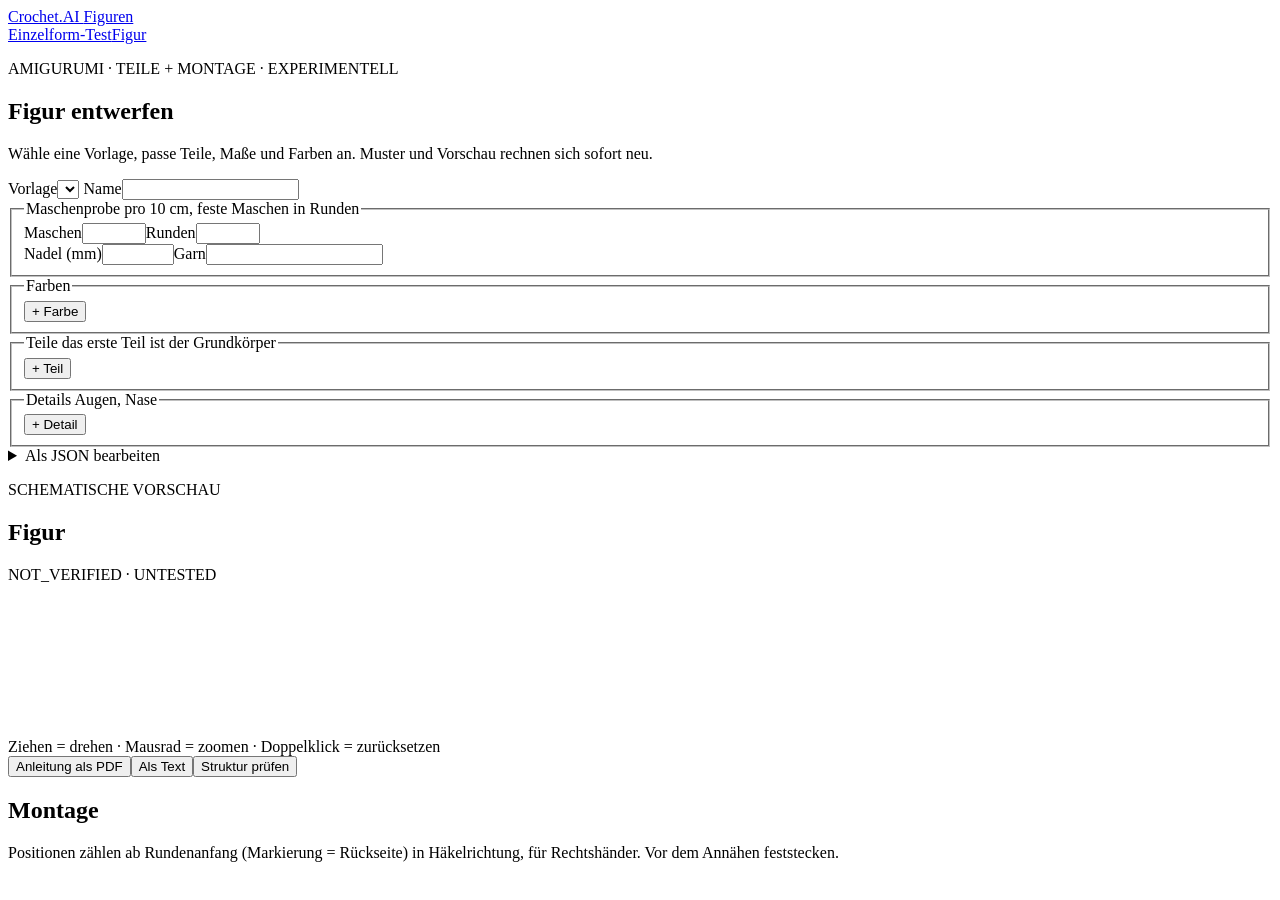
==== src/crochet_ai/prototype_static/figure.html @ e4cace12 "Add multi-part amigurumi figures with assembly and per-part CrochetIR - figure_parts: rotational par" ====
<!doctype html>
<html lang="de">
<head>
  <meta charset="utf-8">
  <meta name="viewport" content="width=device-width, initial-scale=1">
  <meta name="color-scheme" content="light">
  <title>Crochet.AI · Figur</title>
  <link rel="stylesheet" href="/styles.css">
  <link rel="stylesheet" href="/figure.css">
  <script type="module" src="/figure.mjs"></script>
</head>
<body>
  <header class="topbar">
    <a class="wordmark" href="/figure.html">Crochet.AI <span>Figuren</span></a>
    <nav aria-label="Bereiche"><a href="/">Einzelform-Test</a><a href="/figure.html" aria-current="page">Figur</a></nav>
  </header>
  <main class="figure-bench">
    <aside class="figure-rail" aria-label="Figur bearbeiten">
      <p class="eyebrow">AMIGURUMI · TEILE + MONTAGE · EXPERIMENTELL</p>
      <h1>Figur entwerfen</h1>
      <p class="intro">Wähle eine Vorlage, passe Teile, Maße und Farben an. Muster und Vorschau rechnen sich sofort neu.</p>
      <label>Vorlage<select id="template"></select></label>
      <label>Name<input id="name" maxlength="80"></label>
      <fieldset><legend>Maschenprobe <span>pro 10 cm, feste Maschen in Runden</span></legend>
        <div class="field-row"><label>Maschen<input id="g-stitches" type="number" min="5" max="60" step="0.5"></label><label>Runden<input id="g-rows" type="number" min="5" max="60" step="0.5"></label></div>
        <div class="field-row"><label>Nadel <span>(mm)</span><input id="g-hook" type="number" min="0.5" max="15" step="0.25"></label><label>Garn<input id="g-yarn" maxlength="120"></label></div>
      </fieldset>
      <fieldset><legend>Farben</legend><div id="colors" class="stack"></div><button type="button" id="add-color" class="ghost">+ Farbe</button></fieldset>
      <fieldset><legend>Teile <span>das erste Teil ist der Grundkörper</span></legend><div id="parts" class="stack"></div><button type="button" id="add-part" class="ghost">+ Teil</button></fieldset>
      <fieldset><legend>Details <span>Augen, Nase</span></legend><div id="features" class="stack"></div><button type="button" id="add-feature" class="ghost">+ Detail</button></fieldset>
      <details class="json-box"><summary>Als JSON bearbeiten</summary><textarea id="json" rows="14" spellcheck="false"></textarea><button type="button" id="apply-json">JSON übernehmen</button></details>
    </aside>
    <section class="figure-main" aria-live="polite">
      <div class="object-heading"><div><p class="eyebrow">SCHEMATISCHE VORSCHAU</p><h2 id="figure-title">Figur</h2></div><span class="status" id="figure-status">NOT_VERIFIED · UNTESTED</span></div>
      <div id="error" class="error-box" hidden></div>
      <div class="viewer-wrap"><canvas id="figure-canvas" tabindex="0" aria-label="3D-Vorschau der Figur, mit der Maus drehen"></canvas><div class="viewer-hint">Ziehen = drehen · Mausrad = zoomen · Doppelklick = zurücksetzen</div></div>
      <div class="figure-actions"><button type="button" class="primary" id="download-pdf">Anleitung als PDF</button><button type="button" id="download-text">Als Text</button><button type="button" id="verify">Struktur prüfen</button><span id="summary" class="small-note"></span></div>
      <div id="verify-result" class="small-note" hidden></div>
      <nav id="part-tabs" class="part-tabs" aria-label="Teile"></nav>
      <div id="part-detail"></div>
      <section class="assembly"><h2>Montage</h2><p class="small-note">Positionen zählen ab Rundenanfang (Markierung = Rückseite) in Häkelrichtung, für Rechtshänder. Vor dem Annähen feststecken.</p><ol id="assembly"></ol></section>
    </section>
  </main>
</body>
</html>
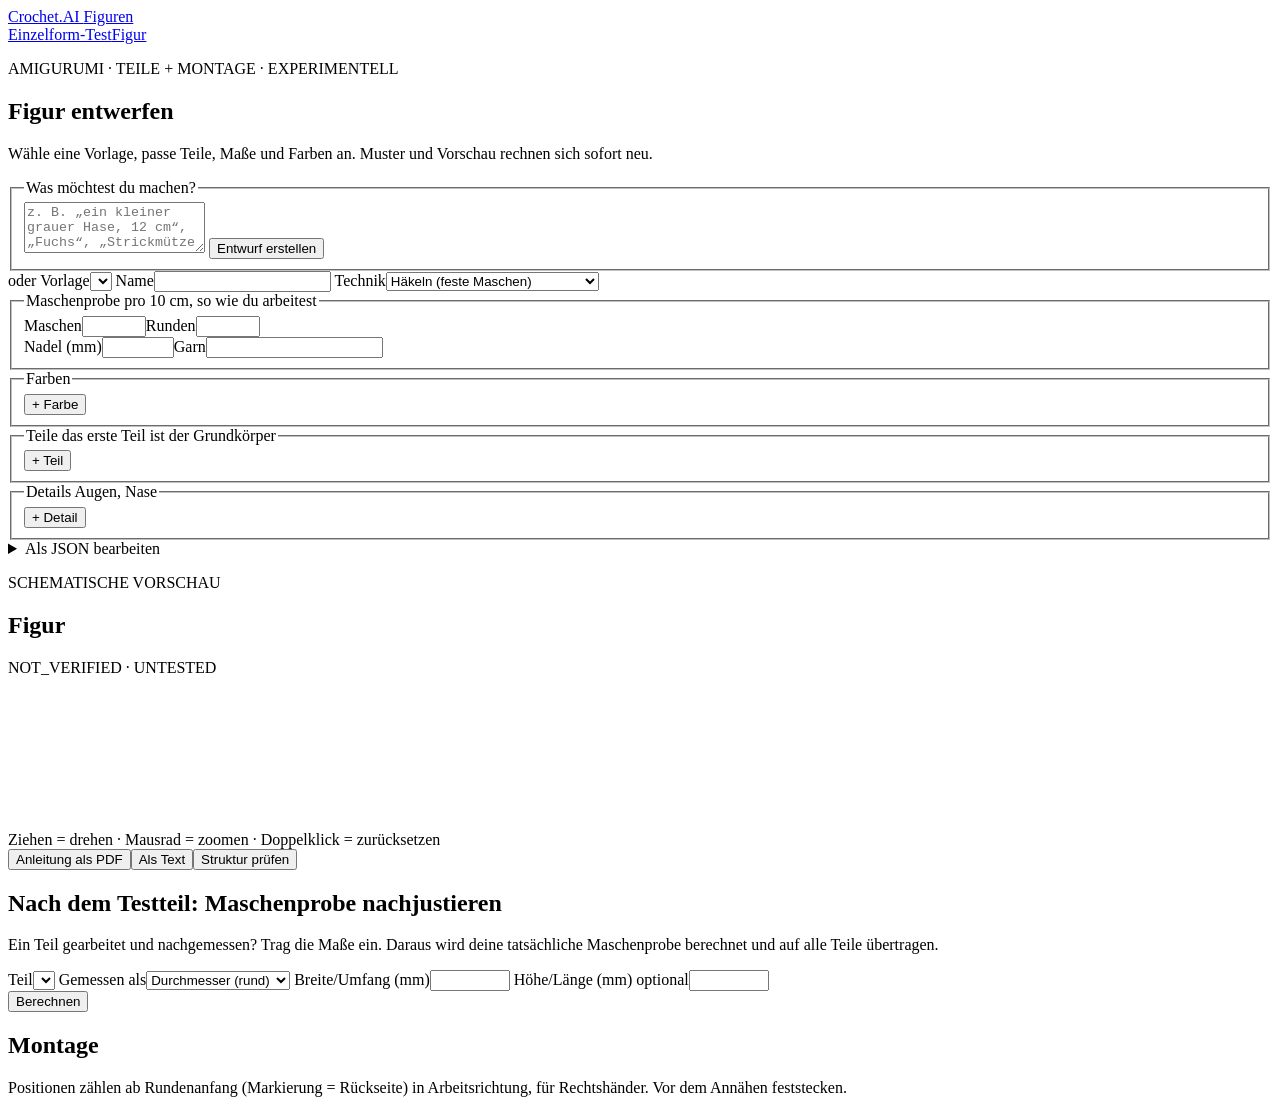
==== commit d1f2ee9a: "Add text input, knitting, flat projects and gauge calibration for figures - figure_compose: German d" ====
--- a/src/crochet_ai/prototype_static/figure.html
+++ b/src/crochet_ai/prototype_static/figure.html
@@ -19,9 +19,16 @@
       <p class="eyebrow">AMIGURUMI · TEILE + MONTAGE · EXPERIMENTELL</p>
       <h1>Figur entwerfen</h1>
       <p class="intro">Wähle eine Vorlage, passe Teile, Maße und Farben an. Muster und Vorschau rechnen sich sofort neu.</p>
-      <label>Vorlage<select id="template"></select></label>
+      <fieldset class="compose-box"><legend>Was möchtest du machen?</legend>
+        <textarea id="compose-text" rows="3" maxlength="2000" placeholder="z. B. „ein kleiner grauer Hase, 12 cm“, „Fuchs“, „Strickmütze Kopfumfang 54 cm in Petrol“, „Schal 180 cm blau“"></textarea>
+        <label class="inline-check" id="claude-row" hidden><input type="checkbox" id="use-claude"> mit Claude (KI) entwerfen</label>
+        <button type="button" class="primary" id="compose">Entwurf erstellen</button>
+        <p id="compose-notes" class="small-note" hidden></p>
+      </fieldset>
+      <label>oder Vorlage<select id="template"></select></label>
       <label>Name<input id="name" maxlength="80"></label>
-      <fieldset><legend>Maschenprobe <span>pro 10 cm, feste Maschen in Runden</span></legend>
+      <label>Technik<select id="technique"><option value="crochet">Häkeln (feste Maschen)</option><option value="knit">Stricken (glatt rechts in Runden)</option></select></label>
+      <fieldset><legend>Maschenprobe <span>pro 10 cm, so wie du arbeitest</span></legend>
         <div class="field-row"><label>Maschen<input id="g-stitches" type="number" min="5" max="60" step="0.5"></label><label>Runden<input id="g-rows" type="number" min="5" max="60" step="0.5"></label></div>
         <div class="field-row"><label>Nadel <span>(mm)</span><input id="g-hook" type="number" min="0.5" max="15" step="0.25"></label><label>Garn<input id="g-yarn" maxlength="120"></label></div>
       </fieldset>
@@ -38,7 +45,18 @@
       <div id="verify-result" class="small-note" hidden></div>
       <nav id="part-tabs" class="part-tabs" aria-label="Teile"></nav>
       <div id="part-detail"></div>
-      <section class="assembly"><h2>Montage</h2><p class="small-note">Positionen zählen ab Rundenanfang (Markierung = Rückseite) in Häkelrichtung, für Rechtshänder. Vor dem Annähen feststecken.</p><ol id="assembly"></ol></section>
+      <section class="calibrate"><h2>Nach dem Testteil: Maschenprobe nachjustieren</h2>
+        <p class="small-note">Ein Teil gearbeitet und nachgemessen? Trag die Maße ein. Daraus wird deine tatsächliche Maschenprobe berechnet und auf alle Teile übertragen.</p>
+        <div class="field-row calibrate-row">
+          <label>Teil<select id="cal-part"></select></label>
+          <label>Gemessen als<select id="cal-mode"><option value="diameter">Durchmesser (rund)</option><option value="flat_width">Breite flach gedrückt</option><option value="circumference">Umfang</option></select></label>
+          <label>Breite/Umfang (mm)<input id="cal-width" type="number" min="1" max="3000" step="0.5"></label>
+          <label>Höhe/Länge (mm) <span>optional</span><input id="cal-height" type="number" min="1" max="3000" step="0.5"></label>
+        </div>
+        <div class="figure-actions"><button type="button" id="calibrate">Berechnen</button><button type="button" id="cal-apply" hidden>Neue Maschenprobe übernehmen</button></div>
+        <p id="cal-result" class="small-note" hidden></p>
+      </section>
+      <section class="assembly"><h2>Montage</h2><p class="small-note">Positionen zählen ab Rundenanfang (Markierung = Rückseite) in Arbeitsrichtung, für Rechtshänder. Vor dem Annähen feststecken.</p><ol id="assembly"></ol></section>
     </section>
   </main>
 </body>
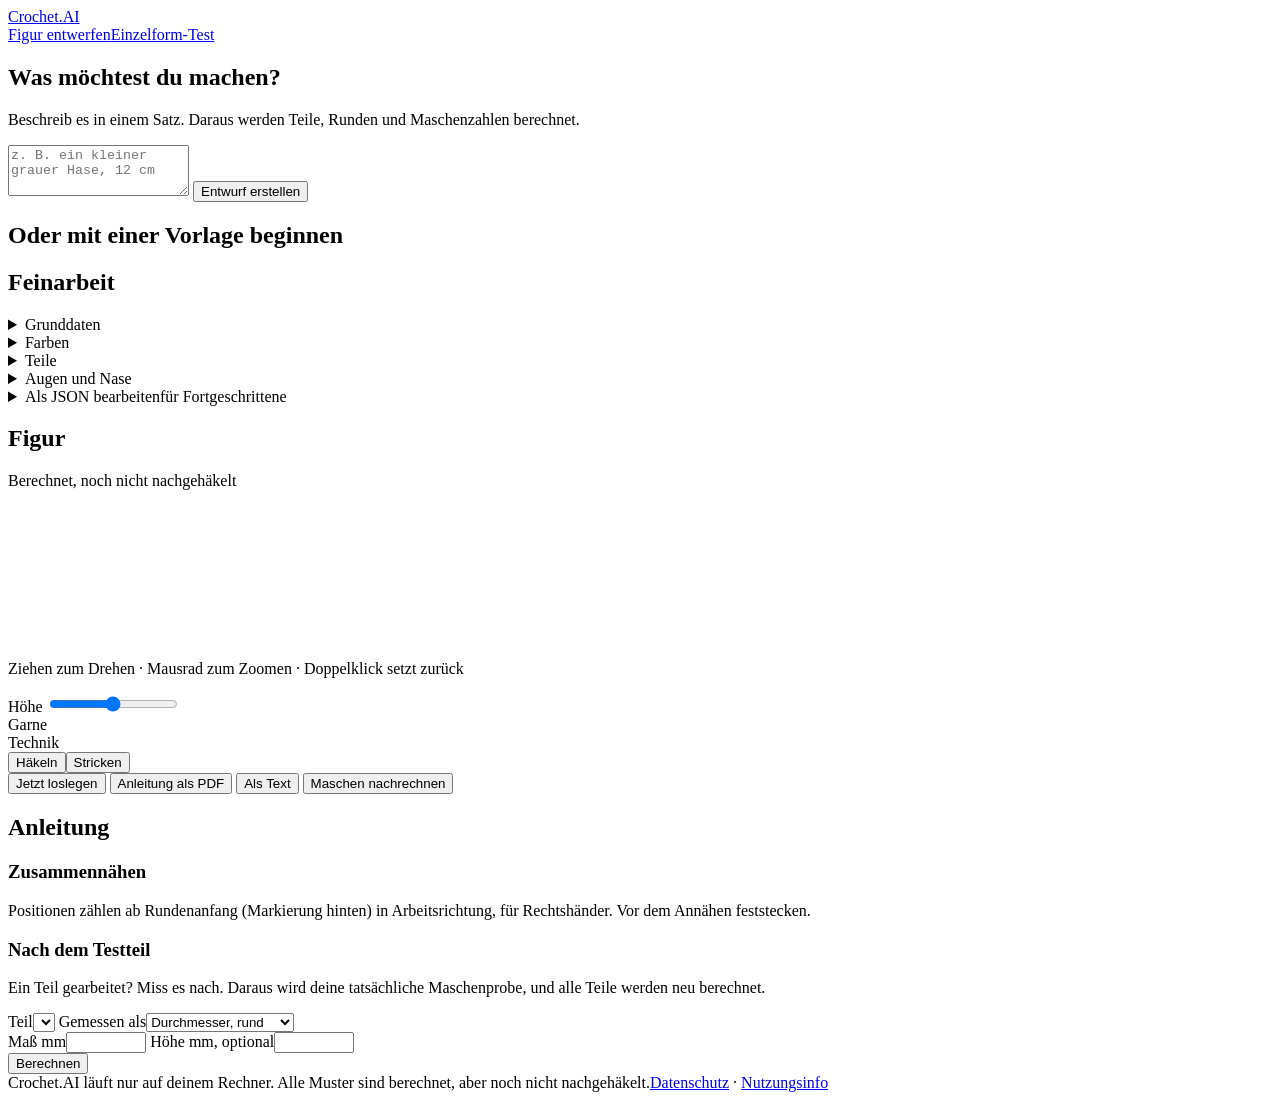
==== commit 947e03e3: "Redesign figure editor and prototype pages - Shared design tokens: 4px spacing grid, one warm neutra" ====
--- a/src/crochet_ai/prototype_static/figure.html
+++ b/src/crochet_ai/prototype_static/figure.html
@@ -4,60 +4,148 @@
   <meta charset="utf-8">
   <meta name="viewport" content="width=device-width, initial-scale=1">
   <meta name="color-scheme" content="light">
-  <title>Crochet.AI · Figur</title>
+  <title>Figur entwerfen · Crochet.AI</title>
   <link rel="stylesheet" href="/styles.css">
   <link rel="stylesheet" href="/figure.css">
   <script type="module" src="/figure.mjs"></script>
 </head>
 <body>
   <header class="topbar">
-    <a class="wordmark" href="/figure.html">Crochet.AI <span>Figuren</span></a>
-    <nav aria-label="Bereiche"><a href="/">Einzelform-Test</a><a href="/figure.html" aria-current="page">Figur</a></nav>
+    <a class="wordmark" href="/figure.html">Crochet.AI</a>
+    <nav aria-label="Bereiche"><a href="/figure.html" aria-current="page">Figur entwerfen</a><a href="/">Einzelform-Test</a></nav>
   </header>
   <main class="figure-bench">
-    <aside class="figure-rail" aria-label="Figur bearbeiten">
-      <p class="eyebrow">AMIGURUMI · TEILE + MONTAGE · EXPERIMENTELL</p>
-      <h1>Figur entwerfen</h1>
-      <p class="intro">Wähle eine Vorlage, passe Teile, Maße und Farben an. Muster und Vorschau rechnen sich sofort neu.</p>
-      <fieldset class="compose-box"><legend>Was möchtest du machen?</legend>
-        <textarea id="compose-text" rows="3" maxlength="2000" placeholder="z. B. „ein kleiner grauer Hase, 12 cm“, „Fuchs“, „Strickmütze Kopfumfang 54 cm in Petrol“, „Schal 180 cm blau“"></textarea>
-        <label class="inline-check" id="claude-row" hidden><input type="checkbox" id="use-claude"> mit Claude (KI) entwerfen</label>
+    <div class="figure-rail">
+      <section class="compose" aria-labelledby="compose-title">
+        <h1 id="compose-title">Was möchtest du machen?</h1>
+        <p class="intro">Beschreib es in einem Satz. Daraus werden Teile, Runden und Maschenzahlen berechnet.</p>
+        <textarea id="compose-text" rows="3" maxlength="2000" aria-labelledby="compose-title" placeholder="z. B. ein kleiner grauer Hase, 12 cm"></textarea>
+        <label class="inline-check" id="claude-row" hidden><input type="checkbox" id="use-claude"> Mit Claude entwerfen (sendet den Text an Anthropic)</label>
         <button type="button" class="primary" id="compose">Entwurf erstellen</button>
-        <p id="compose-notes" class="small-note" hidden></p>
-      </fieldset>
-      <label>oder Vorlage<select id="template"></select></label>
-      <label>Name<input id="name" maxlength="80"></label>
-      <label>Technik<select id="technique"><option value="crochet">Häkeln (feste Maschen)</option><option value="knit">Stricken (glatt rechts in Runden)</option></select></label>
-      <fieldset><legend>Maschenprobe <span>pro 10 cm, so wie du arbeitest</span></legend>
-        <div class="field-row"><label>Maschen<input id="g-stitches" type="number" min="5" max="60" step="0.5"></label><label>Runden<input id="g-rows" type="number" min="5" max="60" step="0.5"></label></div>
-        <div class="field-row"><label>Nadel <span>(mm)</span><input id="g-hook" type="number" min="0.5" max="15" step="0.25"></label><label>Garn<input id="g-yarn" maxlength="120"></label></div>
-      </fieldset>
-      <fieldset><legend>Farben</legend><div id="colors" class="stack"></div><button type="button" id="add-color" class="ghost">+ Farbe</button></fieldset>
-      <fieldset><legend>Teile <span>das erste Teil ist der Grundkörper</span></legend><div id="parts" class="stack"></div><button type="button" id="add-part" class="ghost">+ Teil</button></fieldset>
-      <fieldset><legend>Details <span>Augen, Nase</span></legend><div id="features" class="stack"></div><button type="button" id="add-feature" class="ghost">+ Detail</button></fieldset>
-      <details class="json-box"><summary>Als JSON bearbeiten</summary><textarea id="json" rows="14" spellcheck="false"></textarea><button type="button" id="apply-json">JSON übernehmen</button></details>
-    </aside>
-    <section class="figure-main" aria-live="polite">
-      <div class="object-heading"><div><p class="eyebrow">SCHEMATISCHE VORSCHAU</p><h2 id="figure-title">Figur</h2></div><span class="status" id="figure-status">NOT_VERIFIED · UNTESTED</span></div>
-      <div id="error" class="error-box" hidden></div>
-      <div class="viewer-wrap"><canvas id="figure-canvas" tabindex="0" aria-label="3D-Vorschau der Figur, mit der Maus drehen"></canvas><div class="viewer-hint">Ziehen = drehen · Mausrad = zoomen · Doppelklick = zurücksetzen</div></div>
-      <div class="figure-actions"><button type="button" class="primary" id="download-pdf">Anleitung als PDF</button><button type="button" id="download-text">Als Text</button><button type="button" id="verify">Struktur prüfen</button><span id="summary" class="small-note"></span></div>
-      <div id="verify-result" class="small-note" hidden></div>
-      <nav id="part-tabs" class="part-tabs" aria-label="Teile"></nav>
-      <div id="part-detail"></div>
-      <section class="calibrate"><h2>Nach dem Testteil: Maschenprobe nachjustieren</h2>
-        <p class="small-note">Ein Teil gearbeitet und nachgemessen? Trag die Maße ein. Daraus wird deine tatsächliche Maschenprobe berechnet und auf alle Teile übertragen.</p>
-        <div class="field-row calibrate-row">
+        <p id="compose-notes" class="small-note" role="status" hidden></p>
+        <div class="templates">
+          <h2 class="minor" id="templates-title">Oder mit einer Vorlage beginnen</h2>
+          <div id="templates" class="gallery" role="group" aria-labelledby="templates-title"></div>
+        </div>
+      </section>
+
+      <section class="tune" aria-labelledby="tune-title">
+        <h2 id="tune-title">Feinarbeit</h2>
+        <details class="tune-group">
+          <summary><span>Grunddaten</span><span class="tune-value" id="sum-basics"></span></summary>
+          <div class="tune-body">
+            <label>Name<input id="name" maxlength="80"></label>
+            <label>Technik<select id="technique"><option value="crochet">Häkeln, feste Maschen</option><option value="knit">Stricken, glatt rechts in Runden</option></select></label>
+            <fieldset><legend>Maschenprobe <span>pro 10 cm, so wie du arbeitest</span></legend>
+              <div class="field-row"><label>Maschen<input id="g-stitches" type="number" min="5" max="60" step="0.5"></label><label>Runden<input id="g-rows" type="number" min="5" max="60" step="0.5"></label></div>
+            </fieldset>
+            <div class="field-row"><label>Nadel <span>mm</span><input id="g-hook" type="number" min="0.5" max="15" step="0.25"></label><label>Garn<input id="g-yarn" maxlength="120"></label></div>
+          </div>
+        </details>
+        <details class="tune-group">
+          <summary><span>Farben</span><span class="tune-value" id="sum-colors"></span></summary>
+          <div class="tune-body"><div id="colors" class="stack"></div><button type="button" id="add-color" class="quiet add">Farbe hinzufügen</button></div>
+        </details>
+        <details class="tune-group">
+          <summary><span>Teile</span><span class="tune-value" id="sum-parts"></span></summary>
+          <div class="tune-body"><p class="small-note">Das erste Teil ist der Grundkörper, alle anderen werden daran angenäht. Höhe 0 % ist der Fadenring, 100 % die letzte Runde. Winkel: 0 vorne, 90 rechts, 180 hinten, 270 links. Mehrere Winkel ergeben mehrere Exemplare, z. B. 80, 280 für zwei Arme.</p><div id="parts" class="stack"></div><button type="button" id="add-part" class="quiet add">Teil hinzufügen</button></div>
+        </details>
+        <details class="tune-group">
+          <summary><span>Augen und Nase</span><span class="tune-value" id="sum-features"></span></summary>
+          <div class="tune-body"><div id="features" class="stack"></div><button type="button" id="add-feature" class="quiet add">Detail hinzufügen</button></div>
+        </details>
+        <details class="tune-group">
+          <summary><span>Als JSON bearbeiten</span><span class="tune-value">für Fortgeschrittene</span></summary>
+          <div class="tune-body json-box"><textarea id="json" rows="14" spellcheck="false" aria-label="Figur als JSON"></textarea><button type="button" id="apply-json">JSON übernehmen</button></div>
+        </details>
+      </section>
+    </div>
+
+    <div class="stage-area"><section class="stage" aria-labelledby="figure-title">
+      <div class="stage-head">
+        <h2 id="figure-title">Figur</h2>
+        <span class="status" id="figure-status">Berechnet, noch nicht nachgehäkelt</span>
+      </div>
+      <div id="error" class="error-box" role="alert" hidden></div>
+      <div class="viewer-wrap">
+        <canvas id="figure-canvas" tabindex="0" aria-label="Vorschau der Figur. Ziehen oder Pfeiltasten zum Drehen."></canvas>
+        <p class="viewer-hint">Ziehen zum Drehen · Mausrad zum Zoomen · Doppelklick setzt zurück</p>
+      </div>
+      <p id="summary" class="stage-facts num" aria-live="polite"></p>
+      <div class="quick" aria-label="Schnell anpassen" role="group">
+        <div class="quick-size">
+          <label for="size"><span id="size-label">Höhe</span> <output id="size-value" class="num"></output></label>
+          <input id="size" type="range">
+        </div>
+        <div class="quick-colors">
+          <span class="quick-title">Garne</span>
+          <div id="quick-colors" class="yarns"></div>
+        </div>
+        <div class="quick-tech">
+          <span class="quick-title">Technik</span>
+          <div class="segmented" role="group" aria-label="Technik"><button type="button" id="tech-crochet" aria-pressed="true">Häkeln</button><button type="button" id="tech-knit" aria-pressed="false">Stricken</button></div>
+        </div>
+      </div>
+      <div class="figure-actions">
+        <button type="button" class="primary" id="start-making">Jetzt loslegen</button>
+        <button type="button" id="download-pdf">Anleitung als PDF</button>
+        <button type="button" class="quiet" id="download-text">Als Text</button>
+        <button type="button" class="quiet" id="verify">Maschen nachrechnen</button>
+      </div>
+      <div id="verify-result" class="verify-result" role="status" hidden></div>
+    </section></div>
+
+    <section class="guide" aria-labelledby="guide-title">
+      <div class="guide-main">
+        <h2 id="guide-title">Anleitung</h2>
+        <nav id="part-tabs" class="chips part-tabs" aria-label="Teile"></nav>
+        <div id="part-detail"></div>
+      </div>
+      <aside class="guide-side">
+        <section class="assembly" aria-labelledby="assembly-title">
+          <h3 id="assembly-title">Zusammennähen</h3>
+          <p class="small-note">Positionen zählen ab Rundenanfang (Markierung hinten) in Arbeitsrichtung, für Rechtshänder. Vor dem Annähen feststecken.</p>
+          <ol id="assembly"></ol>
+        </section>
+        <section class="calibrate" aria-labelledby="cal-title">
+          <h3 id="cal-title">Nach dem Testteil</h3>
+          <p class="small-note">Ein Teil gearbeitet? Miss es nach. Daraus wird deine tatsächliche Maschenprobe, und alle Teile werden neu berechnet.</p>
           <label>Teil<select id="cal-part"></select></label>
-          <label>Gemessen als<select id="cal-mode"><option value="diameter">Durchmesser (rund)</option><option value="flat_width">Breite flach gedrückt</option><option value="circumference">Umfang</option></select></label>
-          <label>Breite/Umfang (mm)<input id="cal-width" type="number" min="1" max="3000" step="0.5"></label>
-          <label>Höhe/Länge (mm) <span>optional</span><input id="cal-height" type="number" min="1" max="3000" step="0.5"></label>
-        </div>
-        <div class="figure-actions"><button type="button" id="calibrate">Berechnen</button><button type="button" id="cal-apply" hidden>Neue Maschenprobe übernehmen</button></div>
-        <p id="cal-result" class="small-note" hidden></p>
-      </section>
-      <section class="assembly"><h2>Montage</h2><p class="small-note">Positionen zählen ab Rundenanfang (Markierung = Rückseite) in Arbeitsrichtung, für Rechtshänder. Vor dem Annähen feststecken.</p><ol id="assembly"></ol></section>
+          <label>Gemessen als<select id="cal-mode"><option value="diameter">Durchmesser, rund</option><option value="flat_width">Breite, flach gedrückt</option><option value="circumference">Umfang</option></select></label>
+          <div class="field-row">
+            <label>Maß <span>mm</span><input id="cal-width" type="number" min="1" max="3000" step="0.5"></label>
+            <label>Höhe <span>mm, optional</span><input id="cal-height" type="number" min="1" max="3000" step="0.5"></label>
+          </div>
+          <div class="figure-actions"><button type="button" id="calibrate">Berechnen</button><button type="button" class="primary" id="cal-apply" hidden>Übernehmen</button></div>
+          <p id="cal-result" class="small-note" role="status" hidden></p>
+        </section>
+      </aside>
     </section>
   </main>
+  <section id="making" class="maker" role="dialog" aria-modal="true" aria-labelledby="making-title" hidden>
+    <header class="maker-head">
+      <h2 id="making-title">Figur</h2>
+      <button type="button" class="quiet" id="making-close">Zurück zum Entwurf</button>
+    </header>
+    <nav id="making-parts" class="chips" aria-label="Teile"></nav>
+    <div class="making-body">
+      <div class="making-figure"><canvas id="making-canvas" tabindex="0" aria-label="Vorschau, das aktuelle Teil ist hervorgehoben"></canvas></div>
+      <div class="making-card">
+        <progress id="making-progress" value="0" max="1"></progress>
+        <p id="making-step" class="making-step num"></p>
+        <div id="making-notes" class="making-notes" hidden></div>
+        <p id="making-color" class="making-color" hidden></p>
+        <p id="making-text" class="making-text" aria-live="polite"></p>
+        <p id="making-count" class="making-count num"></p>
+        <p id="making-group" class="small-note"></p>
+        <div class="making-controls">
+          <button type="button" id="making-prev">Zurück</button>
+          <button type="button" class="primary" id="making-next">Runde fertig</button>
+        </div>
+        <p class="small-note">Leertaste oder Pfeil rechts: weiter. Dein Fortschritt bleibt in diesem Browser gespeichert.</p>
+      </div>
+    </div>
+  </section>
+  <footer><span>Crochet.AI läuft nur auf deinem Rechner. Alle Muster sind berechnet, aber noch nicht nachgehäkelt.</span><span><a href="/privacy.html">Datenschutz</a> · <a href="/terms.html">Nutzungsinfo</a></span></footer>
 </body>
 </html>
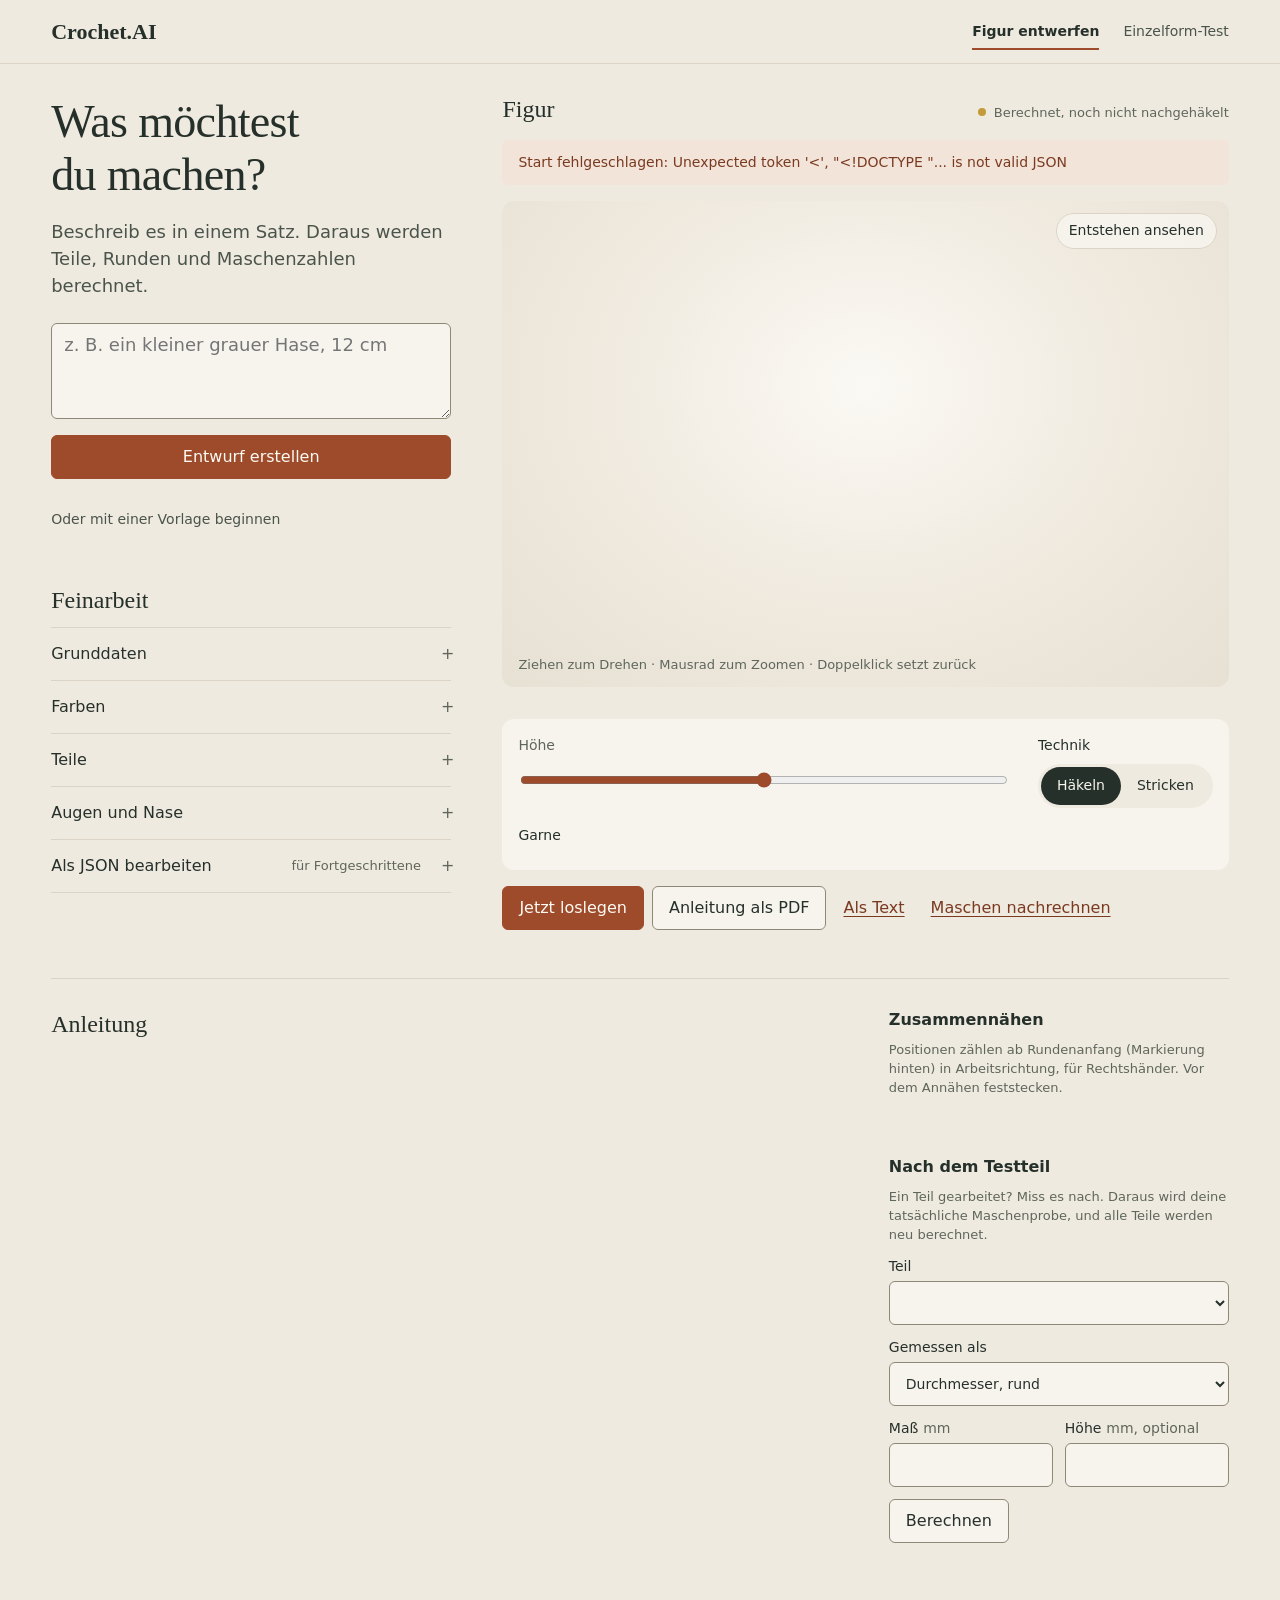
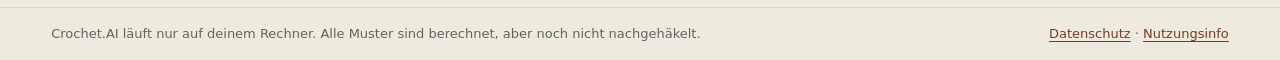
==== commit ebfae493: "Add free web version that runs Python in the browser - figure_api: editor operations shared by the l" ====
--- a/src/crochet_ai/prototype_static/figure.html
+++ b/src/crochet_ai/prototype_static/figure.html
@@ -5,9 +5,9 @@
   <meta name="viewport" content="width=device-width, initial-scale=1">
   <meta name="color-scheme" content="light">
   <title>Figur entwerfen · Crochet.AI</title>
-  <link rel="stylesheet" href="/styles.css">
-  <link rel="stylesheet" href="/figure.css">
-  <script type="module" src="/figure.mjs"></script>
+  <link rel="stylesheet" href="styles.css">
+  <link rel="stylesheet" href="figure.css">
+  <script type="module" src="figure.mjs"></script>
 </head>
 <body>
   <header class="topbar">
@@ -69,7 +69,10 @@
       <div id="error" class="error-box" role="alert" hidden></div>
       <div class="viewer-wrap">
         <canvas id="figure-canvas" tabindex="0" aria-label="Vorschau der Figur. Ziehen oder Pfeiltasten zum Drehen."></canvas>
+        <p id="viewer-status" class="viewer-status" role="status" hidden></p>
+        <p id="build-label" class="build-label num" aria-hidden="true" hidden></p>
         <p class="viewer-hint">Ziehen zum Drehen · Mausrad zum Zoomen · Doppelklick setzt zurück</p>
+        <button type="button" class="replay" id="replay">Entstehen ansehen</button>
       </div>
       <p id="summary" class="stage-facts num" aria-live="polite"></p>
       <div class="quick" aria-label="Schnell anpassen" role="group">
--- a/src/crochet_ai/prototype_static/styles.css
+++ b/src/crochet_ai/prototype_static/styles.css
@@ -0,0 +1,156 @@
+/* Shared tokens and base styles. Spacing sits on a 4px grid, colour is one
+   warm neutral ramp plus a single rust accent, type uses weights 400/500/600. */
+:root{
+  --s1:.25rem;--s2:.5rem;--s3:.75rem;--s4:1rem;--s5:1.5rem;--s6:2rem;--s7:3rem;--s8:4rem;
+  --bg:#efeae0;--surface:#f7f4ee;--sunken:#e7e1d4;--line:#dbd4c6;--field:#8f8878;
+  --ink:#26302a;--ink-2:#4a544b;--ink-3:#5f665c;
+  --accent:#9d4b2b;--accent-ink:#7a3a20;--accent-wash:#f3e4da;
+  --r-sm:6px;--r-lg:12px;
+  --serif:"Iowan Old Style","Palatino Linotype",Palatino,Georgia,serif;
+  --sans:"Segoe UI Variable Text","Segoe UI",system-ui,-apple-system,sans-serif;
+  --mono:ui-monospace,Consolas,monospace;
+  --t-xs:.8125rem;--t-sm:.875rem;--t-md:1rem;--t-lg:1.125rem;--t-xl:1.5rem;--t-2xl:clamp(1.875rem,3vw,2.5rem);
+  /* legacy aliases used by older rules */
+  --paper:var(--surface);--rule:var(--line);--muted:var(--ink-3);--rust:var(--accent);--rust-dark:var(--accent-ink);
+  font-family:var(--sans);font-size:16px;line-height:1.5;color:var(--ink);background:var(--bg);font-synthesis:none;
+}
+*{box-sizing:border-box}
+body{margin:0;background:var(--bg)}
+[hidden]{display:none!important}
+h1,h2,h3{font-family:var(--serif);font-weight:500;line-height:1.15;margin:0;text-wrap:balance}
+h1{font-size:var(--t-2xl);letter-spacing:-.015em}
+h2{font-size:var(--t-xl)}
+h3{font-family:var(--sans);font-size:var(--t-md);font-weight:600}
+p{margin:0}
+a{color:var(--accent-ink);text-underline-offset:.2em}
+button,input,select,textarea{font:inherit;color:inherit}
+button,a,select,input,textarea{touch-action:manipulation}
+
+/* Buttons: one filled primary, bordered secondary, quiet text action. */
+button{min-height:44px;padding:0 var(--s4);border:1px solid var(--field);border-radius:var(--r-sm);background:var(--surface);font-weight:500;cursor:pointer}
+button:hover:not(:disabled){background:#fffdf9}
+button:disabled{opacity:.45;cursor:not-allowed}
+.primary{background:var(--accent);border-color:var(--accent);color:#fffaf3}
+.primary:hover:not(:disabled){background:var(--accent-ink);border-color:var(--accent-ink)}
+.quiet{border-color:transparent;background:transparent;padding:0 var(--s2);color:var(--accent-ink);text-decoration:underline;text-underline-offset:.2em}
+.quiet:hover:not(:disabled){background:transparent;color:var(--ink)}
+:focus-visible{outline:3px solid var(--accent);outline-offset:2px}
+
+/* Fields keep a visible boundary (non-text contrast). */
+label{display:flex;flex-wrap:wrap;align-items:baseline;column-gap:.35em;row-gap:var(--s1);font-size:var(--t-sm);font-weight:500}
+label>input,label>select,label>textarea,label>div{flex-basis:100%}
+label span,legend span{font-weight:400;color:var(--ink-3)}
+input,select,textarea{width:100%;min-height:44px;padding:var(--s2) var(--s3);border:1px solid var(--field);border-radius:var(--r-sm);background:var(--surface)}
+textarea{line-height:1.45}
+input[type=color]{width:44px;height:44px;padding:2px;border-radius:50%;cursor:pointer}
+input[type=color]::-webkit-color-swatch-wrapper{padding:0}
+input[type=color]::-webkit-color-swatch{border:0;border-radius:50%}
+input[type=range]{min-height:44px;padding:0;border:0;background:transparent;accent-color:var(--accent)}
+input[type=checkbox]{accent-color:var(--accent)}
+fieldset{border:0;padding:0;margin:0;min-width:0}
+legend{padding:0;font-size:var(--t-sm);font-weight:600}
+.field-row{display:grid;grid-template-columns:1fr 1fr;gap:var(--s3)}
+.small-note{font-size:var(--t-xs);color:var(--ink-3);line-height:1.45}
+.intro{color:var(--ink-2);font-size:var(--t-lg);max-width:44ch}
+.visually-hidden{position:absolute;width:1px;height:1px;padding:0;margin:-1px;overflow:hidden;clip:rect(0,0,0,0);white-space:nowrap;border:0}
+.num{font-variant-numeric:tabular-nums}
+
+/* Top bar shared by every page. */
+.topbar{min-height:64px;padding:0 clamp(var(--s4),4vw,var(--s8));display:flex;align-items:center;justify-content:space-between;gap:var(--s4);border-bottom:1px solid var(--line)}
+.wordmark{font-family:var(--serif);font-weight:600;font-size:1.375rem;color:var(--ink);text-decoration:none}
+.wordmark span{display:none}
+.topbar nav{display:flex;gap:var(--s5);font-size:var(--t-sm)}
+.topbar nav a{color:var(--ink-2);text-decoration:none;padding:var(--s2) 0;white-space:nowrap}
+.topbar nav a:hover{color:var(--ink)}
+.topbar nav a[aria-current=page]{color:var(--ink);font-weight:600;box-shadow:inset 0 -2px var(--accent)}
+.status{font-size:var(--t-xs);color:var(--ink-3);white-space:nowrap}
+.status::before{content:"";display:inline-block;width:.5rem;height:.5rem;border-radius:50%;background:#c49a3a;margin-right:var(--s2);vertical-align:1px}
+.error-box{background:var(--accent-wash);color:var(--accent-ink);padding:var(--s3) var(--s4);border-radius:var(--r-sm);font-size:var(--t-sm)}
+footer{border-top:1px solid var(--line);padding:var(--s4) clamp(var(--s4),4vw,var(--s8));display:flex;flex-wrap:wrap;gap:var(--s4);justify-content:space-between;color:var(--ink-3);font-size:var(--t-xs)}
+
+/* Single-shape test page (index.html). */
+.workbench,main>.making,main>.projects-panel,main>.feedback-panel{max-width:1440px;margin:auto;padding:var(--s6) clamp(var(--s4),4vw,var(--s8))}
+.workbench{display:grid;grid-template-columns:minmax(270px,360px) minmax(0,1fr);gap:clamp(var(--s6),5vw,var(--s8))}
+.input-rail{display:grid;gap:var(--s4);align-content:start}
+.input-rail form,.feedback-panel form{display:grid;gap:var(--s4)}
+.color-row{display:flex;gap:var(--s3);align-items:center}
+.color-row output{font:var(--t-xs) var(--mono);color:var(--ink-3)}
+.object-panel{min-width:0;display:flex;flex-direction:column;gap:var(--s4)}
+.object-heading,.section-heading{display:flex;align-items:baseline;justify-content:space-between;gap:var(--s4)}
+.canvas-wrap{position:relative;min-height:420px;flex:1;background:radial-gradient(ellipse at 50% 40%,#fbf9f4,var(--sunken));border-radius:var(--r-lg);overflow:hidden}
+canvas{display:block;width:100%;height:100%;min-height:420px;cursor:grab;touch-action:none}
+canvas:active{cursor:grabbing}
+.canvas-label{position:absolute;left:var(--s4);top:var(--s3);font-size:var(--t-xs);color:var(--ink-3)}
+.orbit-controls{position:absolute;right:var(--s3);bottom:var(--s3);display:flex;flex-wrap:wrap;align-items:center;gap:var(--s2)}
+.orbit-controls span{font-size:var(--t-xs);color:var(--ink-3)}
+.object-foot{display:grid;gap:var(--s3)}
+.object-foot p{font-size:var(--t-sm);color:var(--ink-2)}
+.downloads{display:flex;gap:var(--s2);flex-wrap:wrap}
+.view-modes{display:flex;flex-wrap:wrap;gap:var(--s2)}
+.view-modes button[aria-pressed=true]{background:var(--ink);border-color:var(--ink);color:var(--surface)}
+.making{display:grid;grid-template-columns:minmax(270px,1fr) minmax(300px,1fr);gap:clamp(var(--s6),6vw,var(--s8))}
+.round-count,.instruction-count{font-size:var(--t-xs);color:var(--ink-3)}
+.round-list,.project-list{list-style:none;margin:var(--s3) 0 0;padding:0}
+.round-list li{border-bottom:1px solid var(--line)}
+.round-list button{width:100%;text-align:left;border:0;border-radius:0;display:flex;justify-content:space-between;align-items:center;background:transparent;min-height:48px;padding:var(--s2) var(--s1)}
+.round-list button[aria-current=true]{color:var(--accent-ink);font-weight:600}
+.round-list .round-title{font-weight:500}
+.round-list .round-meta{font-size:var(--t-xs);color:var(--ink-3);margin-left:auto;padding-left:var(--s3);font-variant-numeric:tabular-nums}
+.round-list details{padding:var(--s1) 0}
+.round-list summary{cursor:pointer;min-height:44px;padding:var(--s2) 0;font-weight:500;display:flex;align-items:center;gap:var(--s3);justify-content:space-between}
+.round-list summary::before{content:"+";color:var(--ink-3)}
+.round-list details[open]>summary::before{content:"−"}
+.round-steps{list-style:none;margin:0 0 var(--s2);padding:0 var(--s2) var(--s2) var(--s4)}
+.round-steps button,.round-list details button{min-height:44px;padding:var(--s2) var(--s1);color:var(--ink-2);font-size:var(--t-sm)}
+.empty{padding:var(--s3) 0;color:var(--ink-3);font-size:var(--t-sm)}
+.instruction-panel{display:grid;gap:var(--s3);align-content:start}
+.instruction-panel #instruction-text{font-size:var(--t-lg);max-width:46ch;min-height:3.4em}
+.maker-controls{display:flex;gap:var(--s3)}
+.save-state{font-size:var(--t-xs);color:var(--ink-3)}
+.projects-panel,.feedback-panel{border-top:1px solid var(--line)}
+.project-list li{display:grid;grid-template-columns:1fr auto;gap:var(--s4);align-items:center;padding:var(--s3) 0;border-bottom:1px solid var(--line)}
+.project-info{min-width:0;overflow-wrap:anywhere}
+.project-list .project-info strong{display:block;font-weight:500}
+.project-list .project-info span{font-size:var(--t-xs);color:var(--ink-3)}
+.project-list .project-actions{display:flex;gap:var(--s2)}
+.feedback-panel{display:grid;grid-template-columns:minmax(220px,.8fr) minmax(300px,1.2fr);gap:clamp(var(--s6),6vw,var(--s8));align-items:start}
+.feedback-panel>div{display:grid;gap:var(--s3)}
+.feedback-panel>div p{max-width:38ch;color:var(--ink-2);font-size:var(--t-sm)}
+.feedback-panel form{max-width:650px}
+.feedback-panel form>button{justify-self:start}
+.document main{max-width:760px;margin:auto;padding:var(--s7) var(--s4);display:grid;gap:var(--s4)}
+.document p{max-width:68ch;color:var(--ink-2)}
+.document main a{justify-self:start;margin-top:var(--s2)}
+
+body.making-view main{display:grid;grid-template-columns:minmax(0,1fr) minmax(300px,.65fr);gap:var(--s5) var(--s6);max-width:1440px;margin:auto;padding:var(--s5) clamp(var(--s4),4vw,var(--s8))}
+body.making-view .workbench,body.making-view .making{display:contents}
+body.making-view .input-rail{display:none}
+body.making-view .object-panel{grid-column:1;grid-row:1 / span 2;align-self:start}
+body.making-view .canvas-wrap{flex:none;height:420px}
+body.making-view canvas{height:420px;min-height:0}
+body.making-view .instruction-panel{grid-column:2;grid-row:1}
+body.making-view .round-panel{grid-column:2;grid-row:2;max-height:500px;overflow:auto}
+body.making-view main>.projects-panel,body.making-view main>.feedback-panel{grid-column:1 / -1;margin:0;max-width:none;padding:var(--s5) 0}
+
+@media(max-width:900px){
+  .workbench{grid-template-columns:minmax(250px,320px) minmax(0,1fr);gap:var(--s5)}
+  .canvas-wrap,canvas{min-height:360px}
+}
+@media(max-width:680px){
+  .topbar{min-height:56px}
+  .wordmark{font-size:1.2rem}
+  .topbar nav{gap:var(--s4);font-size:var(--t-xs)}
+  .workbench{display:flex;flex-direction:column;padding-top:var(--s5);gap:var(--s6)}
+  .canvas-wrap,canvas{min-height:330px}
+  .making,.feedback-panel{grid-template-columns:1fr;gap:var(--s5)}
+  .project-list li{grid-template-columns:1fr}
+  .project-list .project-actions{flex-wrap:wrap}
+  .downloads button{flex:1 1 auto}
+  .orbit-controls span{display:none}
+  body.making-view main{display:flex;flex-direction:column}
+  body.making-view .instruction-panel{order:1}
+  body.making-view .round-panel{order:2;max-height:350px}
+  body.making-view main>.projects-panel{order:3}
+  body.making-view main>.feedback-panel{order:4}
+  body.making-view .canvas-wrap,body.making-view canvas{height:330px;min-height:0}
+}
--- a/src/crochet_ai/prototype_static/figure.css
+++ b/src/crochet_ai/prototype_static/figure.css
@@ -0,0 +1,144 @@
+/* Figure editor. Desktop: describe + fine-tuning on the left, the figure as the
+   stage on the right, the pattern below. Phone: describe, figure, pattern, tuning. */
+.figure-bench{max-width:1440px;margin:auto;padding:var(--s6) clamp(var(--s4),4vw,var(--s8)) var(--s8);display:grid;grid-template-columns:minmax(300px,400px) minmax(0,1fr);grid-template-areas:"rail stage" "guide guide";gap:var(--s7) clamp(var(--s5),4vw,var(--s8))}
+.figure-rail{grid-area:rail;display:grid;gap:var(--s7);align-content:start}
+.stage-area{grid-area:stage;min-width:0}
+.stage{display:grid;gap:var(--s4);align-content:start;position:sticky;top:var(--s5)}
+.guide{grid-area:guide;min-width:0;display:grid;grid-template-columns:minmax(0,1fr) minmax(260px,340px);gap:var(--s7) clamp(var(--s5),4vw,var(--s8));border-top:1px solid var(--line);padding-top:var(--s6)}
+
+/* Describe */
+.compose{display:grid;gap:var(--s4)}
+.compose h1{font-size:clamp(2.25rem,3.6vw,3.25rem)}
+.compose .intro{margin-bottom:var(--s2)}
+.compose textarea{min-height:96px;resize:vertical;font-size:var(--t-lg)}
+.templates{display:grid;gap:var(--s3);margin-top:var(--s4)}
+h2.minor{font-family:var(--sans);font-size:var(--t-sm);font-weight:500;color:var(--ink-2)}
+
+/* Template gallery with real previews */
+.gallery{display:grid;grid-template-columns:repeat(auto-fill,minmax(112px,1fr));gap:var(--s2)}
+.template-card{display:grid;gap:var(--s1);padding:var(--s2) var(--s2) var(--s3);min-height:0;border:0;border-radius:var(--r-lg);background:var(--sunken);text-align:center;font-size:var(--t-sm)}
+.template-card:hover:not(:disabled){background:#ded6c6}
+.template-card canvas{width:100%;height:96px;min-height:0;border-radius:var(--r-sm);pointer-events:none}
+.template-card[aria-pressed=true]{box-shadow:inset 0 0 0 2px var(--ink)}
+
+/* Quick adjust under the figure */
+.quick{display:grid;grid-template-columns:minmax(0,1fr) auto;grid-template-areas:"size tech" "colors colors";gap:var(--s4) var(--s6);align-items:start;background:var(--surface);border-radius:var(--r-lg);padding:var(--s4)}
+.quick-size{grid-area:size}
+.quick-tech{grid-area:tech}
+.quick-colors{grid-area:colors}
+.quick-size label{justify-content:space-between}
+.quick-size output{font-weight:600;color:var(--ink)}
+.quick-title{display:block;font-size:var(--t-sm);font-weight:500;margin-bottom:var(--s2)}
+.yarns{display:flex;flex-wrap:wrap;gap:var(--s2)}
+.yarn{display:inline-flex;flex-wrap:nowrap;align-items:center;gap:var(--s2);padding:var(--s1) var(--s3) var(--s1) var(--s1);border-radius:999px;background:var(--bg);font-weight:400;cursor:pointer}
+.yarn>input[type=color]{flex-basis:auto;width:32px;height:32px;min-height:0;border:0;box-shadow:inset 0 0 0 1px rgba(38,48,42,.2)}
+.segmented{display:inline-flex;padding:3px;border-radius:999px;background:var(--bg)}
+.segmented button{min-height:38px;border:0;border-radius:999px;background:transparent;padding:0 var(--s4);font-size:var(--t-sm)}
+.segmented button[aria-pressed=true]{background:var(--ink);color:var(--surface)}
+.chip-meta{margin-left:var(--s2);font-size:var(--t-xs);opacity:.75}
+
+/* Making mode: one round at a time */
+body.making-open{overflow:hidden}
+.maker{position:fixed;inset:0;z-index:10;overflow:auto;background:var(--bg);padding:var(--s5) clamp(var(--s4),4vw,var(--s8));display:grid;gap:var(--s4);align-content:start}
+.maker-head{display:flex;align-items:baseline;justify-content:space-between;gap:var(--s4)}
+.making-body{display:grid;grid-template-columns:minmax(0,1fr) minmax(320px,520px);gap:var(--s5);align-items:start}
+.making-figure{border-radius:var(--r-lg);overflow:hidden;background:radial-gradient(ellipse at 50% 38%,#fbf9f4 0%,#efe9de 55%,var(--sunken) 100%)}
+#making-canvas{display:block;width:100%;height:min(70vh,620px);min-height:0;cursor:grab;touch-action:none}
+.making-card{background:var(--surface);border-radius:var(--r-lg);padding:var(--s5);display:grid;gap:var(--s4)}
+.making-card progress{width:100%;height:6px;appearance:none;border:0;border-radius:3px;background:var(--sunken);overflow:hidden;accent-color:var(--accent)}
+.making-card progress::-webkit-progress-bar{background:var(--sunken)}
+.making-card progress::-webkit-progress-value{background:var(--accent)}
+.making-card progress::-moz-progress-bar{background:var(--accent)}
+.making-step{font-size:var(--t-sm);color:var(--ink-3)}
+.making-notes{background:var(--accent-wash);color:var(--accent-ink);border-radius:var(--r-sm);padding:var(--s3) var(--s4);font-size:var(--t-sm);display:grid;gap:var(--s1)}
+.making-color{font-weight:500}
+.making-text{font-size:clamp(1.625rem,2.6vw,2.25rem);line-height:1.25;font-weight:500;overflow-wrap:anywhere}
+.making-count{font-size:var(--t-lg);color:var(--ink-2)}
+.making-controls{display:grid;grid-template-columns:1fr 2fr;gap:var(--s3)}
+.making-controls button{min-height:56px;font-size:var(--t-lg)}
+.inline-check{display:flex;align-items:center;gap:var(--s2);font-weight:400;color:var(--ink-2)}
+.inline-check input{width:auto;min-height:0;flex-basis:auto}
+
+/* Chips: templates and part tabs */
+.chips{display:flex;flex-wrap:wrap;gap:var(--s2)}
+.chips button{min-height:40px;padding:0 var(--s4);border-color:var(--line);border-radius:999px;font-size:var(--t-sm)}
+.chips button[aria-pressed=true]{background:var(--ink);border-color:var(--ink);color:var(--surface)}
+.yarn-dot{display:inline-block;width:.75rem;height:.75rem;border-radius:50%;margin-right:var(--s2);vertical-align:-1px;box-shadow:inset 0 0 0 1px rgba(38,48,42,.25)}
+
+/* Fine-tuning */
+.tune{display:grid}
+.tune h2{margin-bottom:var(--s3)}
+.tune-group{border-top:1px solid var(--line)}
+.tune-group:last-child{border-bottom:1px solid var(--line)}
+.tune-group summary{list-style:none;display:flex;align-items:center;gap:var(--s3);min-height:52px;cursor:pointer;font-weight:500}
+.tune-group summary::-webkit-details-marker{display:none}
+.tune-group summary::after{content:"+";margin-left:var(--s2);color:var(--ink-3);width:1ch}
+.tune-group[open] summary::after{content:"−"}
+.tune-value{margin-left:auto;font-size:var(--t-xs);font-weight:400;color:var(--ink-3);text-align:right;overflow:hidden;text-overflow:ellipsis;white-space:nowrap;min-width:0}
+.tune-body{display:grid;gap:var(--s4);padding:var(--s1) 0 var(--s5)}
+.stack{display:grid;gap:var(--s3)}
+.add{justify-self:start;min-height:40px}
+.card{background:var(--surface);border-radius:var(--r-lg);padding:var(--s4);display:grid;gap:var(--s3)}
+.card-head{display:flex;justify-content:space-between;align-items:center;gap:var(--s2);min-height:32px}
+.card-head strong{font-weight:600}
+.card .field-row{grid-template-columns:repeat(auto-fit,minmax(104px,1fr))}
+.card .quiet{min-height:32px;font-size:var(--t-sm)}
+.color-line{display:grid;grid-template-columns:44px 1fr auto;gap:var(--s3);align-items:center}
+.color-line .quiet{min-width:44px;font-size:var(--t-lg);text-decoration:none}
+.json-box textarea{font:var(--t-xs)/1.5 var(--mono);min-height:240px}
+.json-box button{justify-self:start}
+
+/* Stage */
+.stage-head{display:flex;align-items:baseline;justify-content:space-between;gap:var(--s4);flex-wrap:wrap}
+.viewer-wrap{position:relative;border-radius:var(--r-lg);overflow:hidden;background:radial-gradient(ellipse at 50% 38%,#fbf9f4 0%,#efe9de 55%,var(--sunken) 100%)}
+#figure-canvas{display:block;width:100%;height:min(54vh,560px);min-height:0;cursor:grab;touch-action:none}
+#figure-canvas:active{cursor:grabbing}
+.viewer-hint{position:absolute;left:var(--s4);bottom:var(--s3);font-size:var(--t-xs);color:var(--ink-3)}
+.viewer-status{position:absolute;inset:0;display:grid;place-content:center;padding:var(--s6);text-align:center;color:var(--ink-2);font-size:var(--t-lg);max-width:none}
+.build-label{position:absolute;left:var(--s4);top:var(--s3);padding:var(--s1) var(--s3);border-radius:999px;background:rgba(247,244,238,.9);font-size:var(--t-sm);font-weight:500}
+.replay{position:absolute;right:var(--s3);top:var(--s3);min-height:36px;padding:0 var(--s3);border-color:var(--line);border-radius:999px;font-size:var(--t-sm);background:rgba(247,244,238,.9)}
+.stage-facts{font-size:var(--t-sm);color:var(--ink-2)}
+.figure-actions{display:flex;flex-wrap:wrap;gap:var(--s2);align-items:center}
+.verify-result{background:var(--surface);border-radius:var(--r-sm);padding:var(--s3) var(--s4);font-size:var(--t-sm);color:var(--ink-2);display:grid;gap:var(--s1)}
+.verify-result strong{color:var(--ink);font-weight:600}
+
+/* Pattern */
+.guide-main{min-width:0;display:grid;gap:var(--s4);align-content:start}
+.part-meta{font-size:var(--t-sm);color:var(--ink-2)}
+.rounds{list-style:none;padding:0;margin:0;columns:2 400px;column-gap:var(--s7)}
+.rounds li{break-inside:avoid;display:grid;grid-template-columns:4px 4.5rem minmax(0,1fr) auto;column-gap:var(--s3);align-items:baseline;padding:var(--s1) 0;font-size:var(--t-md)}
+.rounds .yarn{align-self:stretch;margin:calc(-1 * var(--s1)) 0;box-shadow:inset 0 0 0 1px rgba(38,48,42,.12)}
+.rounds .label{color:var(--ink-3);font-size:var(--t-sm);font-variant-numeric:tabular-nums}
+.rounds .count{color:var(--ink-3);font-size:var(--t-sm);font-variant-numeric:tabular-nums;text-align:right}
+.rounds li.note{grid-template-columns:4px 4.5rem minmax(0,1fr);padding:var(--s2) 0}
+.rounds li.note .text{color:var(--accent-ink);font-size:var(--t-sm)}
+.rounds li.finish .text{grid-column:3 / -1;color:var(--ink-2);font-size:var(--t-sm);padding-top:var(--s2)}
+.guide-side{display:grid;gap:var(--s7);align-content:start}
+.assembly,.calibrate{display:grid;gap:var(--s3);align-content:start}
+.assembly ol{margin:0;padding-left:var(--s5);display:grid;gap:var(--s2);font-size:var(--t-sm)}
+
+@media (max-width:900px){
+  .figure-bench{grid-template-columns:minmax(0,1fr);grid-template-areas:none;gap:var(--s7);padding-top:var(--s5)}
+  .figure-rail{display:contents}
+  .stage-area,.guide{grid-area:auto}
+  .compose{order:1}
+  .stage-area{order:2}
+  .stage{position:static}
+  .guide{order:3;grid-template-columns:minmax(0,1fr)}
+  .tune{order:4}
+  #figure-canvas{height:min(56vh,440px)}
+  .rounds{columns:1}
+  .quick{grid-template-columns:minmax(0,1fr);grid-template-areas:"size" "colors" "tech"}
+  .gallery{display:flex;overflow-x:auto;scroll-snap-type:x mandatory;margin:0 calc(-1 * var(--s4));padding:0 var(--s4) var(--s2)}
+  .template-card{flex:0 0 120px;scroll-snap-align:start}
+  .making-body{grid-template-columns:minmax(0,1fr)}
+  #making-canvas{height:30vh}
+  .making-card{padding:var(--s4)}
+}
+@media (max-width:480px){
+  .viewer-hint{display:none}
+  .build-label{top:auto;bottom:var(--s3)}
+  .figure-actions>button{flex:1 1 auto}
+  .rounds li{grid-template-columns:4px 3.75rem minmax(0,1fr) auto;column-gap:var(--s2)}
+  .rounds li.note{grid-template-columns:4px 3.75rem minmax(0,1fr)}
+}
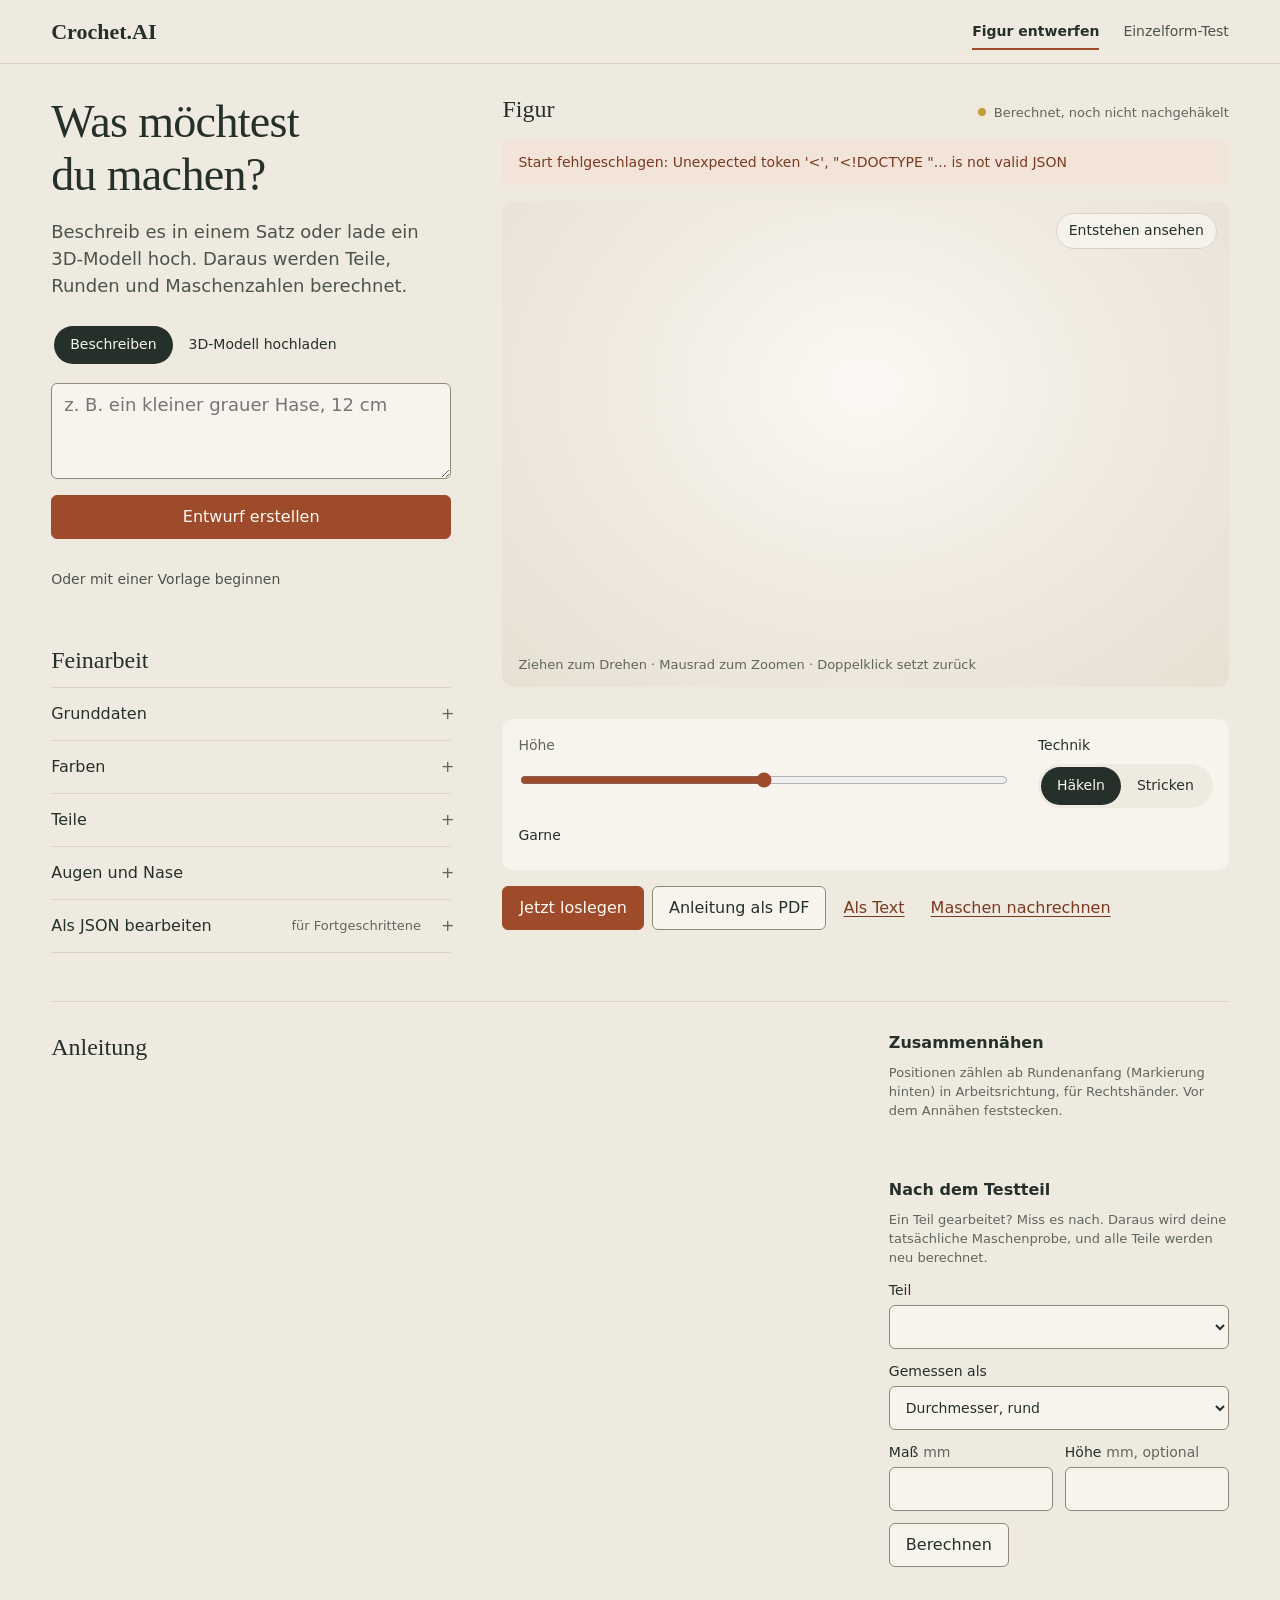
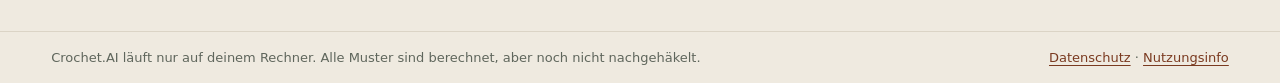
==== commit 2688005e: "Add 3D model upload (STL/OBJ) as a custom part profile - figure_mesh: reads binary/ASCII STL and OBJ" ====
--- a/src/crochet_ai/prototype_static/figure.html
+++ b/src/crochet_ai/prototype_static/figure.html
@@ -18,11 +18,27 @@
     <div class="figure-rail">
       <section class="compose" aria-labelledby="compose-title">
         <h1 id="compose-title">Was möchtest du machen?</h1>
-        <p class="intro">Beschreib es in einem Satz. Daraus werden Teile, Runden und Maschenzahlen berechnet.</p>
-        <textarea id="compose-text" rows="3" maxlength="2000" aria-labelledby="compose-title" placeholder="z. B. ein kleiner grauer Hase, 12 cm"></textarea>
-        <label class="inline-check" id="claude-row" hidden><input type="checkbox" id="use-claude"> Mit Claude entwerfen (sendet den Text an Anthropic)</label>
-        <button type="button" class="primary" id="compose">Entwurf erstellen</button>
-        <p id="compose-notes" class="small-note" role="status" hidden></p>
+        <p class="intro">Beschreib es in einem Satz oder lade ein 3D-Modell hoch. Daraus werden Teile, Runden und Maschenzahlen berechnet.</p>
+        <div class="segmented compose-mode" role="group" aria-label="Eingabe"><button type="button" id="mode-text" aria-pressed="true">Beschreiben</button><button type="button" id="mode-mesh" aria-pressed="false">3D-Modell hochladen</button></div>
+        <div id="panel-text" class="compose-panel">
+          <textarea id="compose-text" rows="3" maxlength="2000" aria-labelledby="compose-title" placeholder="z. B. ein kleiner grauer Hase, 12 cm"></textarea>
+          <label class="inline-check" id="claude-row" hidden><input type="checkbox" id="use-claude"> Mit Claude entwerfen (sendet den Text an Anthropic)</label>
+          <button type="button" class="primary" id="compose">Entwurf erstellen</button>
+          <p id="compose-notes" class="small-note" role="status" hidden></p>
+        </div>
+        <div id="panel-mesh" class="compose-panel" hidden>
+          <label class="drop" id="mesh-drop"><input type="file" id="mesh-file" accept=".stl,.obj"><span class="drop-title" id="mesh-name">STL- oder OBJ-Datei wählen oder hierher ziehen</span><span class="small-note">Die Datei bleibt auf deinem Gerät. Am besten eignen sich rundliche, einteilige Formen.</span></label>
+          <div class="field-row">
+            <label>Höhe <span>cm</span><input id="mesh-height" type="number" min="1" max="40" step="0.5" value="12"></label>
+            <label>Oben ist<select id="mesh-up"><option value="auto">automatisch</option><option value="z">die Z-Achse</option><option value="y">die Y-Achse</option><option value="x">die X-Achse</option></select></label>
+          </div>
+          <div class="field-row">
+            <label>Oberes Ende<select id="mesh-end"><option value="closed">geschlossen</option><option value="open">offen mit Rand</option></select></label>
+            <label class="inline-check mesh-flip"><input type="checkbox" id="mesh-flip"> auf den Kopf stellen</label>
+          </div>
+          <button type="button" class="primary" id="mesh-go">Muster aus dem Modell</button>
+          <p id="mesh-notes" class="small-note" role="status" hidden></p>
+        </div>
         <div class="templates">
           <h2 class="minor" id="templates-title">Oder mit einer Vorlage beginnen</h2>
           <div id="templates" class="gallery" role="group" aria-labelledby="templates-title"></div>
--- a/src/crochet_ai/prototype_static/figure.css
+++ b/src/crochet_ai/prototype_static/figure.css
@@ -12,6 +12,14 @@
 .compose .intro{margin-bottom:var(--s2)}
 .compose textarea{min-height:96px;resize:vertical;font-size:var(--t-lg)}
 .templates{display:grid;gap:var(--s3);margin-top:var(--s4)}
+.compose-mode{justify-self:start}
+.compose-panel{display:grid;gap:var(--s4)}
+.drop{position:relative;display:grid;gap:var(--s1);justify-items:center;text-align:center;padding:var(--s6) var(--s4);border:1px dashed var(--field);border-radius:var(--r-lg);background:var(--surface);cursor:pointer;font-weight:400}
+.drop.over{border-color:var(--accent);background:var(--accent-wash)}
+.drop input{position:absolute;width:1px;height:1px;opacity:0}
+.drop:focus-within{outline:3px solid var(--accent);outline-offset:2px}
+.drop-title{font-weight:500;color:var(--ink);overflow-wrap:anywhere}
+.mesh-flip{align-self:end;min-height:44px}
 h2.minor{font-family:var(--sans);font-size:var(--t-sm);font-weight:500;color:var(--ink-2)}
 
 /* Template gallery with real previews */
